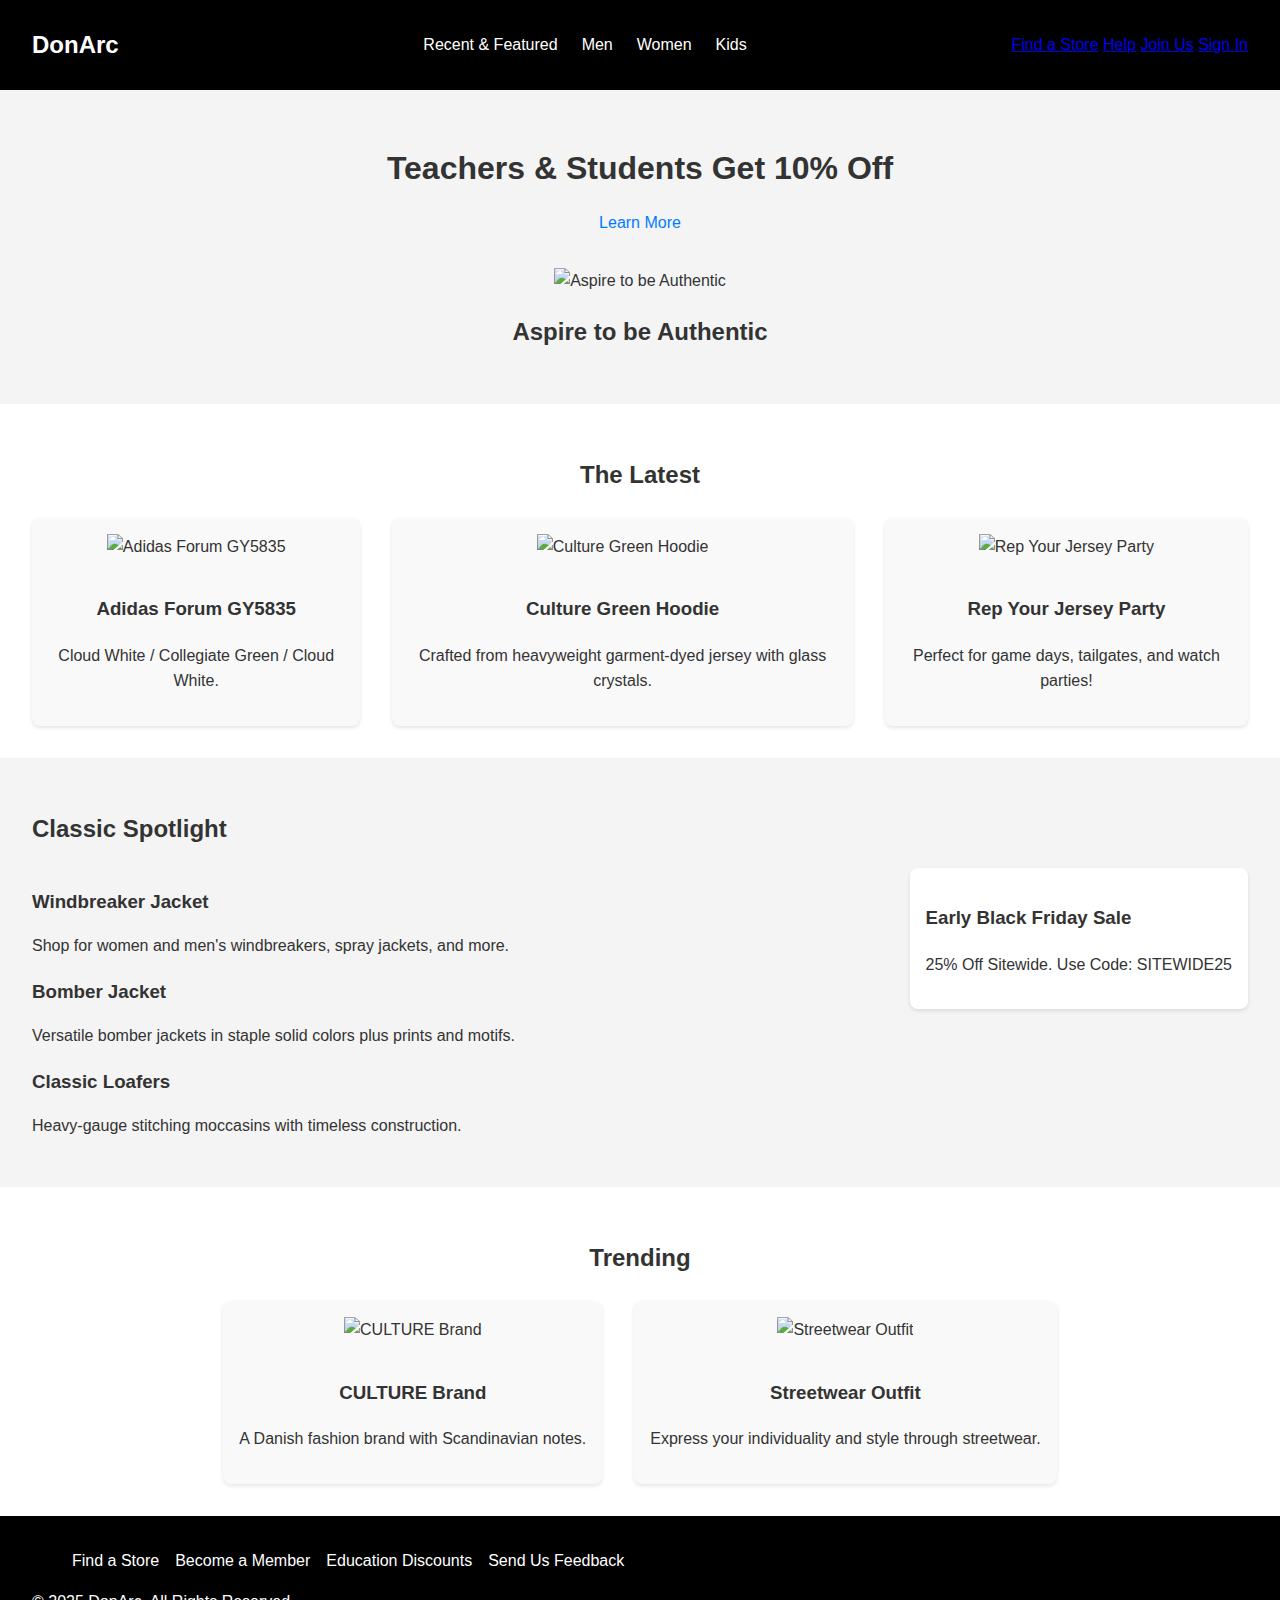
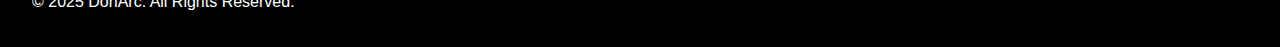
==== index.html @ 2d4d0316 "dipatapos" ====
<!DOCTYPE html>
<html lang="en">
<head>
    <meta charset="UTF-8">
    <meta name="viewport" content="width=device-width, initial-scale=1.0">
    <title>DonArc - Gear Up for Every Stride</title>
    <link rel="stylesheet" href="style.css">
</head>
<body>
    <header>
        <div class="logo">DonArc</div>
        <nav>
            <ul>
                <li><a href="#">Recent & Featured</a></li>
                <li><a href="#">Men</a></li>
                <li><a href="#">Women</a></li>
                <li><a href="#">Kids</a></li>
            </ul>
        </nav>
        <div class="actions">
            <nav>
                <a href="Findastorebtn/index.html">Find a Store</a>
                <a href="Helpbtn/index.html">Help</a>
                <a href="Joinusbtn/index.html">Join Us</a>
                <a href="Signinbtn/index.html" class="sign-in-btn">Sign In</a>
            </nav>
        </div>
    </header>

    <section class="banner">
        <div class="banner-text">
            <h1>Teachers & Students Get 10% Off</h1>
            <a href="#">Learn More</a>
        </div>
        <div class="hero">
            <img src="hero-image.jpg" alt="Aspire to be Authentic">
            <h2>Aspire to be Authentic</h2>
        </div>
    </section>

    <section class="products">
        <h2>The Latest</h2>
        <div class="product-cards">
            <div class="card">
                <img src="adidas-shoes.jpg" alt="Adidas Forum GY5835">
                <h3>Adidas Forum GY5835</h3>
                <p>Cloud White / Collegiate Green / Cloud White.</p>
            </div>
            <div class="card">
                <img src="green-hoodie.jpg" alt="Culture Green Hoodie">
                <h3>Culture Green Hoodie</h3>
                <p>Crafted from heavyweight garment-dyed jersey with glass crystals.</p>
            </div>
            <div class="card">
                <img src="rep-jersey.jpg" alt="Rep Your Jersey Party">
                <h3>Rep Your Jersey Party</h3>
                <p>Perfect for game days, tailgates, and watch parties!</p>
            </div>
        </div>
    </section>

    <section class="spotlight">
        <h2>Classic Spotlight</h2>
        <div class="spotlight-content">
            <div class="text">
                <h3>Windbreaker Jacket</h3>
                <p>Shop for women and men&#39;s windbreakers, spray jackets, and more.</p>
                <h3>Bomber Jacket</h3>
                <p>Versatile bomber jackets in staple solid colors plus prints and motifs.</p>
                <h3>Classic Loafers</h3>
                <p>Heavy-gauge stitching moccasins with timeless construction.</p>
            </div>
            <div class="sale">
                <h3>Early Black Friday Sale</h3>
                <p>25% Off Sitewide. Use Code: SITEWIDE25</p>
            </div>
        </div>
    </section>

    <section class="trending">
        <h2>Trending</h2>
        <div class="trending-cards">
            <div class="card">
                <img src="culture.jpg" alt="CULTURE Brand">
                <h3>CULTURE Brand</h3>
                <p>A Danish fashion brand with Scandinavian notes.</p>
            </div>
            <div class="card">
                <img src="streetwear.jpg" alt="Streetwear Outfit">
                <h3>Streetwear Outfit</h3>
                <p>Express your individuality and style through streetwear.</p>
            </div>
        </div>
    </section>

    <footer>
        <div class="footer-nav">
            <ul>
                <li><a href="#">Find a Store</a></li>
                <li><a href="#">Become a Member</a></li>
                <li><a href="#">Education Discounts</a></li>
                <li><a href="#">Send Us Feedback</a></li>
            </ul>
        </div>
        <div class="footer-info">
            <p>&copy; 2025 DonArc. All Rights Reserved.</p>
        </div>
    </footer>

    <script src="script.js"></script>
</body>
</html>
---- style.css ----
/* General Styles */
body {
    font-family: Arial, sans-serif;
    margin: 0;
    padding: 0;
    box-sizing: border-box;
    line-height: 1.6;
    color: #333;
}

header {
    display: flex;
    justify-content: space-between;
    align-items: center;
    padding: 1rem 2rem;
    background: #000;
    color: #fff;
}

header .logo {
    font-size: 1.5rem;
    font-weight: bold;
}

header nav ul {
    display: flex;
    list-style: none;
    gap: 1.5rem;
}

header nav ul li a {
    text-decoration: none;
    color: #fff;
}

header .actions button {
    margin-left: 1rem;
    padding: 0.5rem 1rem;
    border: none;
    background: #fff;
    color: #000;
    cursor: pointer;
}

/* Banner Section */
.banner {
    text-align: center;
    padding: 2rem;
    background: #f4f4f4;
}

.banner h1 {
    font-size: 2rem;
    margin-bottom: 1rem;
}

.banner a {
    color: #007BFF;
    text-decoration: none;
}

.banner .hero {
    margin-top: 2rem;
}

.banner .hero img {
    max-width: 100%;
    height: auto;
}

/* Products Section */
.products {
    padding: 2rem;
    background: #fff;
}

.products h2 {
    text-align: center;
    margin-bottom: 1.5rem;
}

.product-cards {
    display: flex;
    gap: 2rem;
    justify-content: center;
}

.card {
    text-align: center;
    background: #f9f9f9;
    padding: 1rem;
    border-radius: 8px;
    box-shadow: 0 2px 4px rgba(0, 0, 0, 0.1);
}

.card img {
    max-width: 100%;
    height: auto;
    margin-bottom: 1rem;
}

/* Spotlight Section */
.spotlight {
    padding: 2rem;
    background: #f4f4f4;
}

.spotlight-content {
    display: flex;
    justify-content: space-between;
    align-items: flex-start;
}

.spotlight .text h3 {
    margin-bottom: 0.5rem;
}

.spotlight .sale {
    background: #fff;
    padding: 1rem;
    border-radius: 8px;
    box-shadow: 0 2px 4px rgba(0, 0, 0, 0.1);
}

/* Trending Section */
.trending {
    padding: 2rem;
}

.trending h2 {
    text-align: center;
    margin-bottom: 1.5rem;
}

.trending-cards {
    display: flex;
    gap: 2rem;
    justify-content: center;
}

.trending .card img {
    max-width: 100%;
    height: auto;
}

/* Footer */
footer {
    padding: 1rem 2rem;
    background: #000;
    color: #fff;
}

footer ul {
    list-style: none;
    display: flex;
    gap: 1rem;
}

footer ul li a {
    text-decoration: none;
    color: #fff;
}
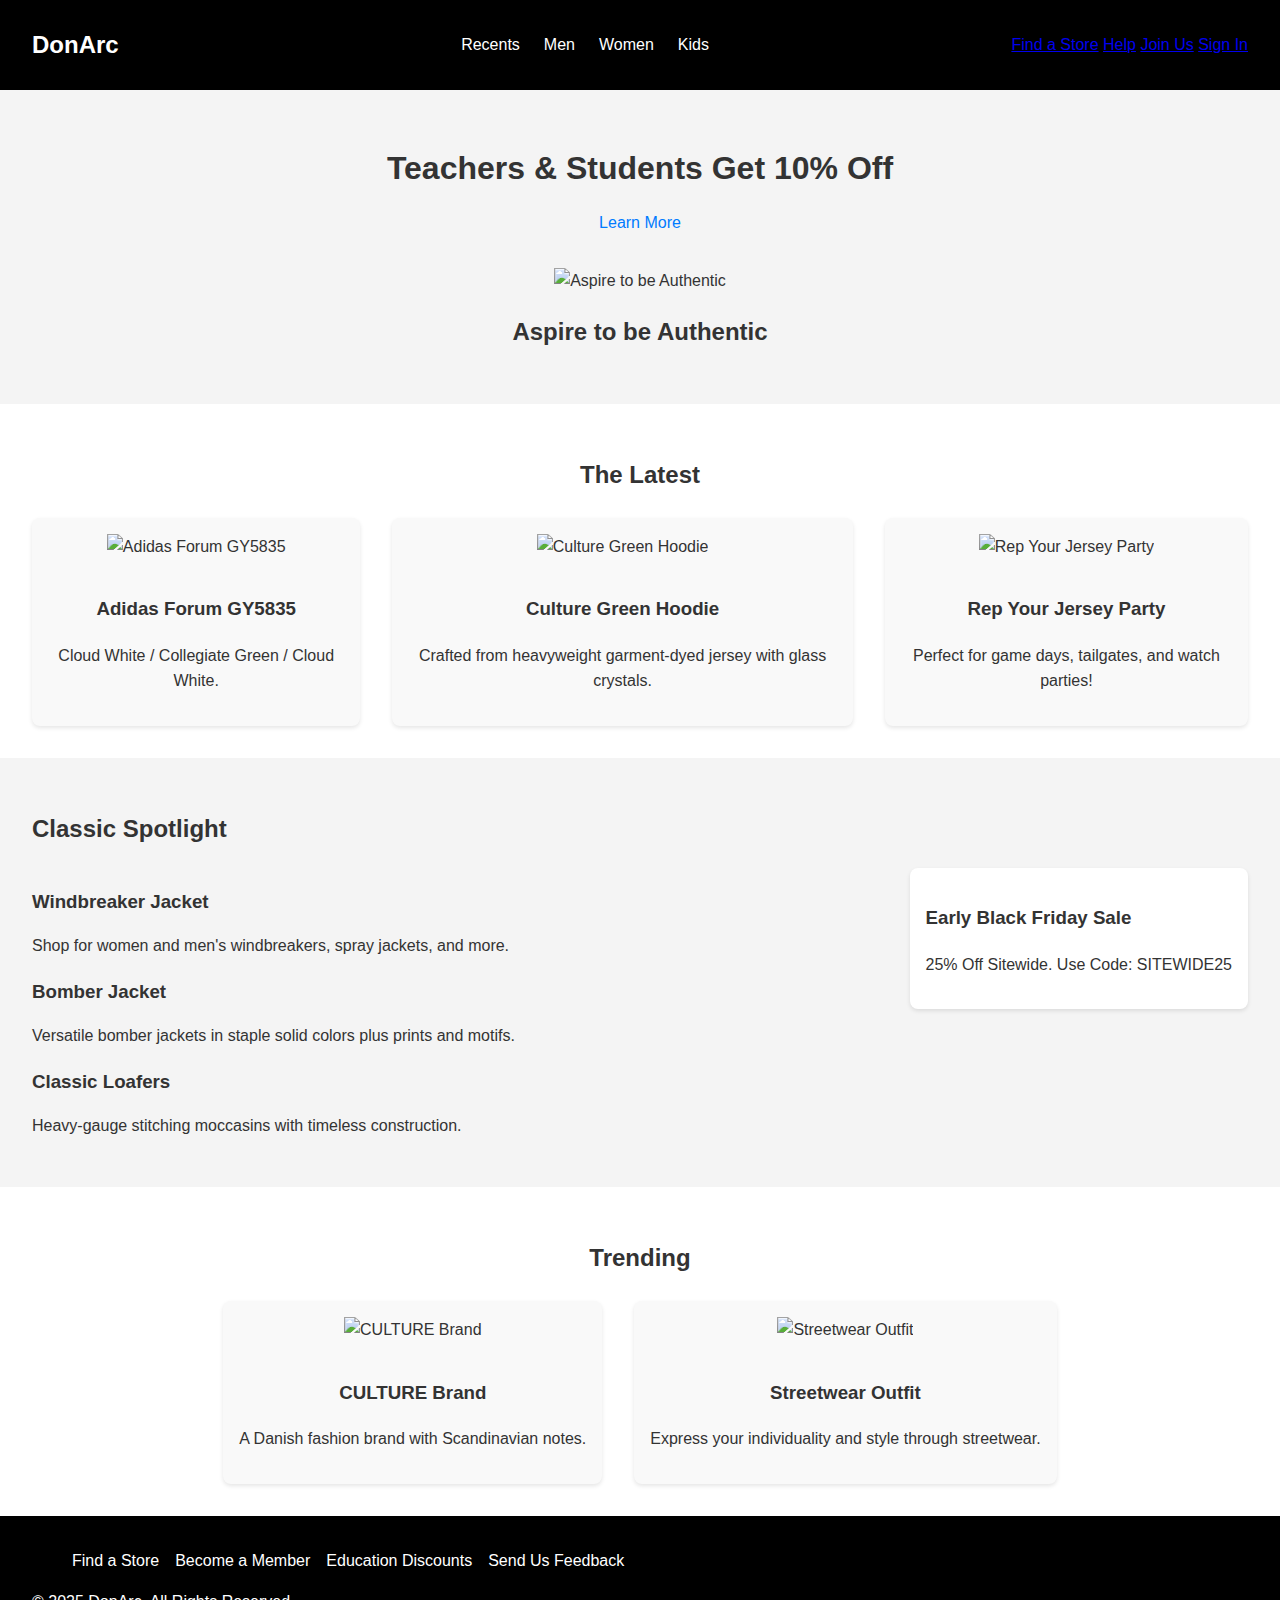
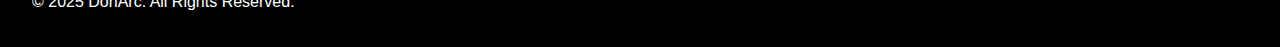
==== commit 7d2c1560: "test" ====
--- a/index.html
+++ b/index.html
@@ -11,7 +11,7 @@
         <div class="logo">DonArc</div>
         <nav>
             <ul>
-                <li><a href="#">Recent & Featured</a></li>
+                <li><a href="#">Recents </a></li>
                 <li><a href="#">Men</a></li>
                 <li><a href="#">Women</a></li>
                 <li><a href="#">Kids</a></li>
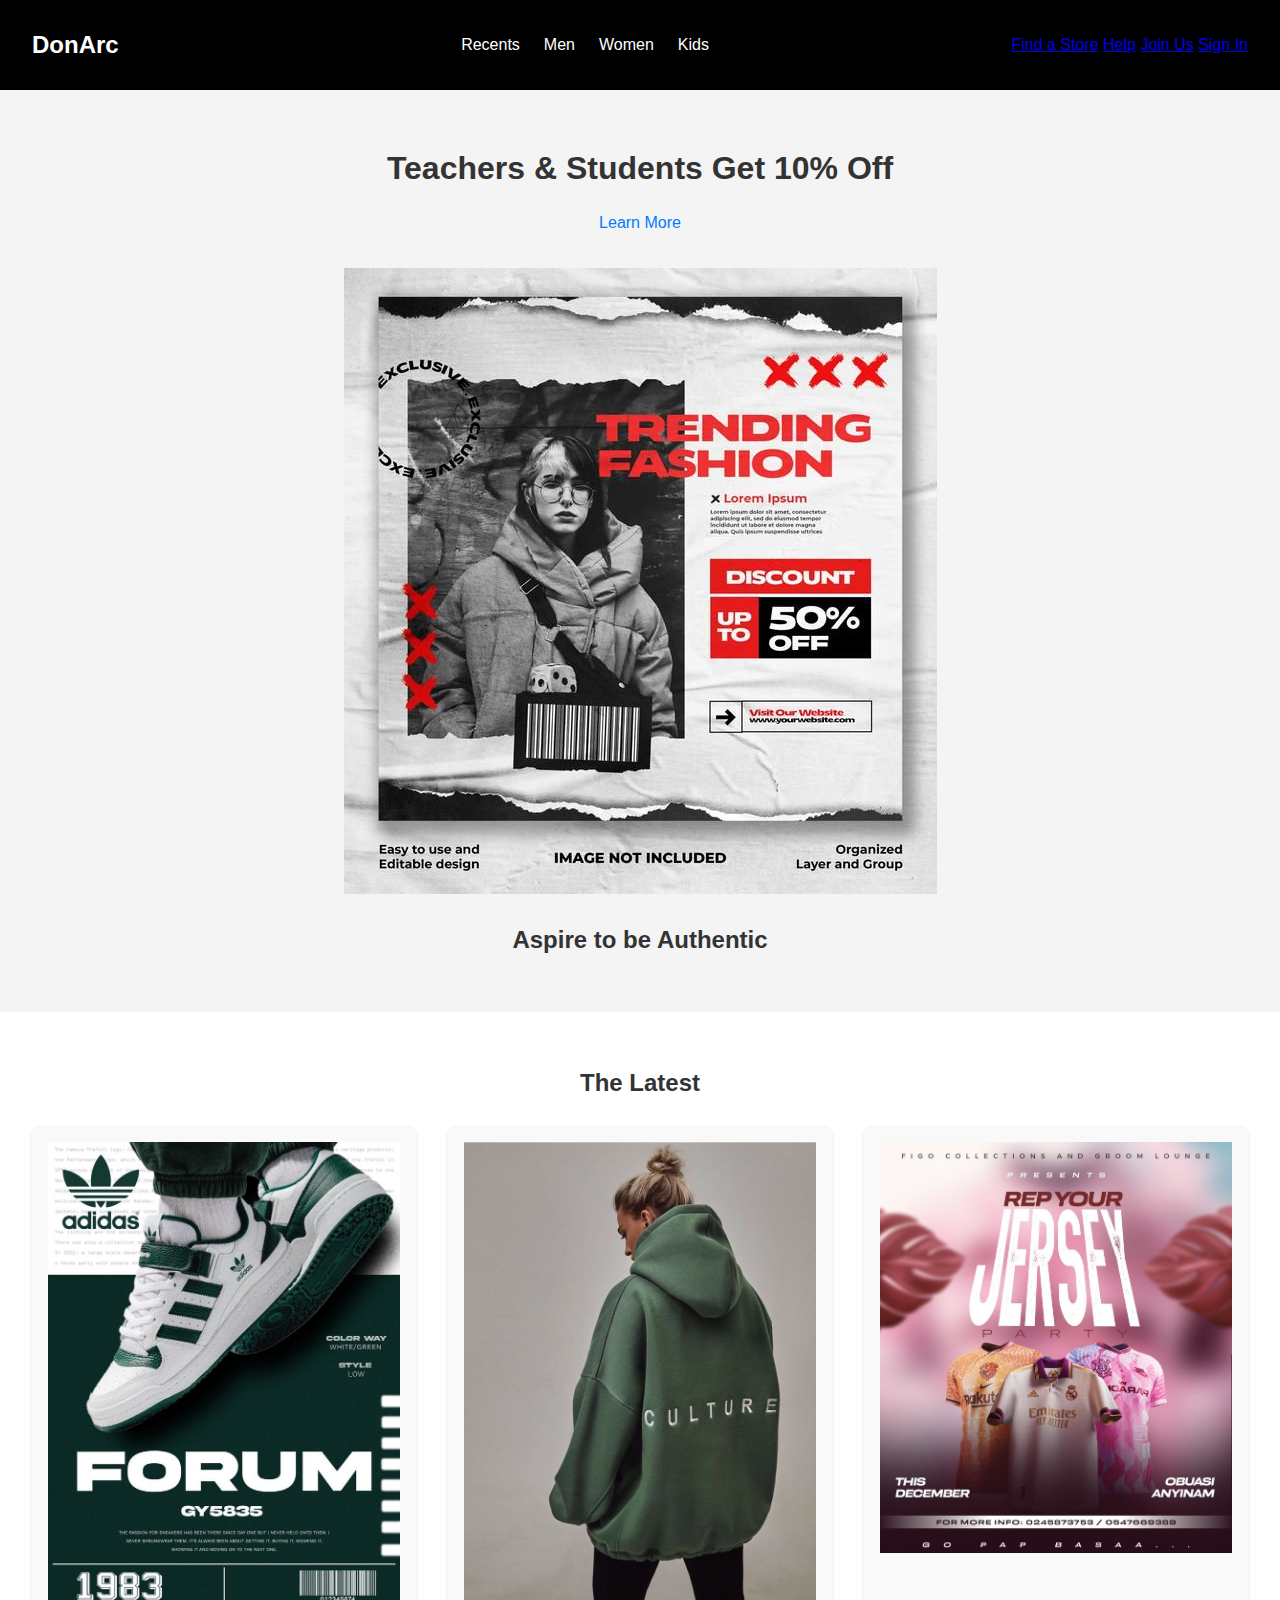
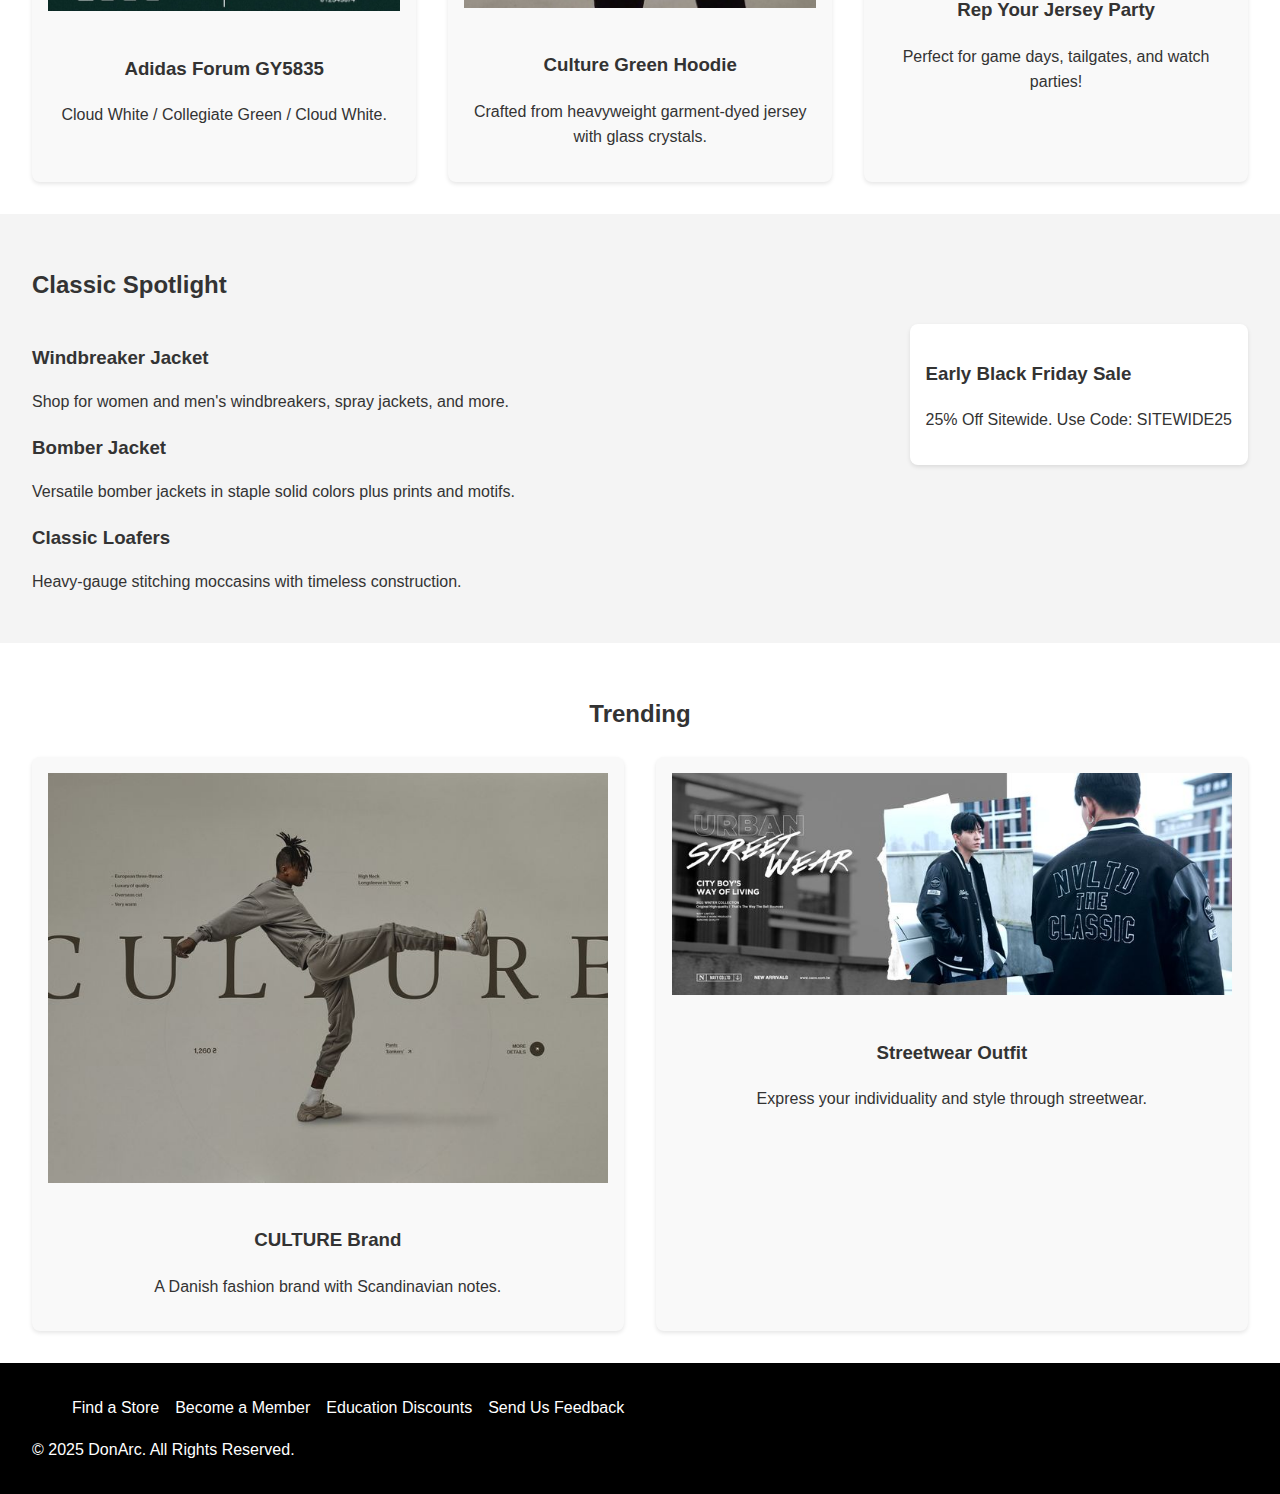
==== commit 8aaa9abd: "add photos to landingpage" ====
--- a/index.html
+++ b/index.html
@@ -33,7 +33,7 @@
             <a href="#">Learn More</a>
         </div>
         <div class="hero">
-            <img src="hero-image.jpg" alt="Aspire to be Authentic">
+            <img src="Premium PSD _ Urban fashion streetwear banner instagram post template.jpg" alt="Aspire to be Authentic">
             <h2>Aspire to be Authentic</h2>
         </div>
     </section>
@@ -42,17 +42,17 @@
         <h2>The Latest</h2>
         <div class="product-cards">
             <div class="card">
-                <img src="adidas-shoes.jpg" alt="Adidas Forum GY5835">
+                <img src="Shoe Advertisement Poster - Copy.jpg" alt="Adidas Forum GY5835">
                 <h3>Adidas Forum GY5835</h3>
                 <p>Cloud White / Collegiate Green / Cloud White.</p>
             </div>
             <div class="card">
-                <img src="green-hoodie.jpg" alt="Culture Green Hoodie">
+                <img src="3b731b94a249614ee757ffdb656400d1.jpg" alt="Culture Green Hoodie">
                 <h3>Culture Green Hoodie</h3>
                 <p>Crafted from heavyweight garment-dyed jersey with glass crystals.</p>
             </div>
             <div class="card">
-                <img src="rep-jersey.jpg" alt="Rep Your Jersey Party">
+                <img src="Rep Your Jersey Party.jpg" alt="Rep Your Jersey Party">
                 <h3>Rep Your Jersey Party</h3>
                 <p>Perfect for game days, tailgates, and watch parties!</p>
             </div>
@@ -81,12 +81,12 @@
         <h2>Trending</h2>
         <div class="trending-cards">
             <div class="card">
-                <img src="culture.jpg" alt="CULTURE Brand">
+                <img src="Z O H O.jpg" alt="CULTURE Brand">
                 <h3>CULTURE Brand</h3>
                 <p>A Danish fashion brand with Scandinavian notes.</p>
             </div>
             <div class="card">
-                <img src="streetwear.jpg" alt="Streetwear Outfit">
+                <img src="download - Copy.jpg" alt="Streetwear Outfit">
                 <h3>Streetwear Outfit</h3>
                 <p>Express your individuality and style through streetwear.</p>
             </div>
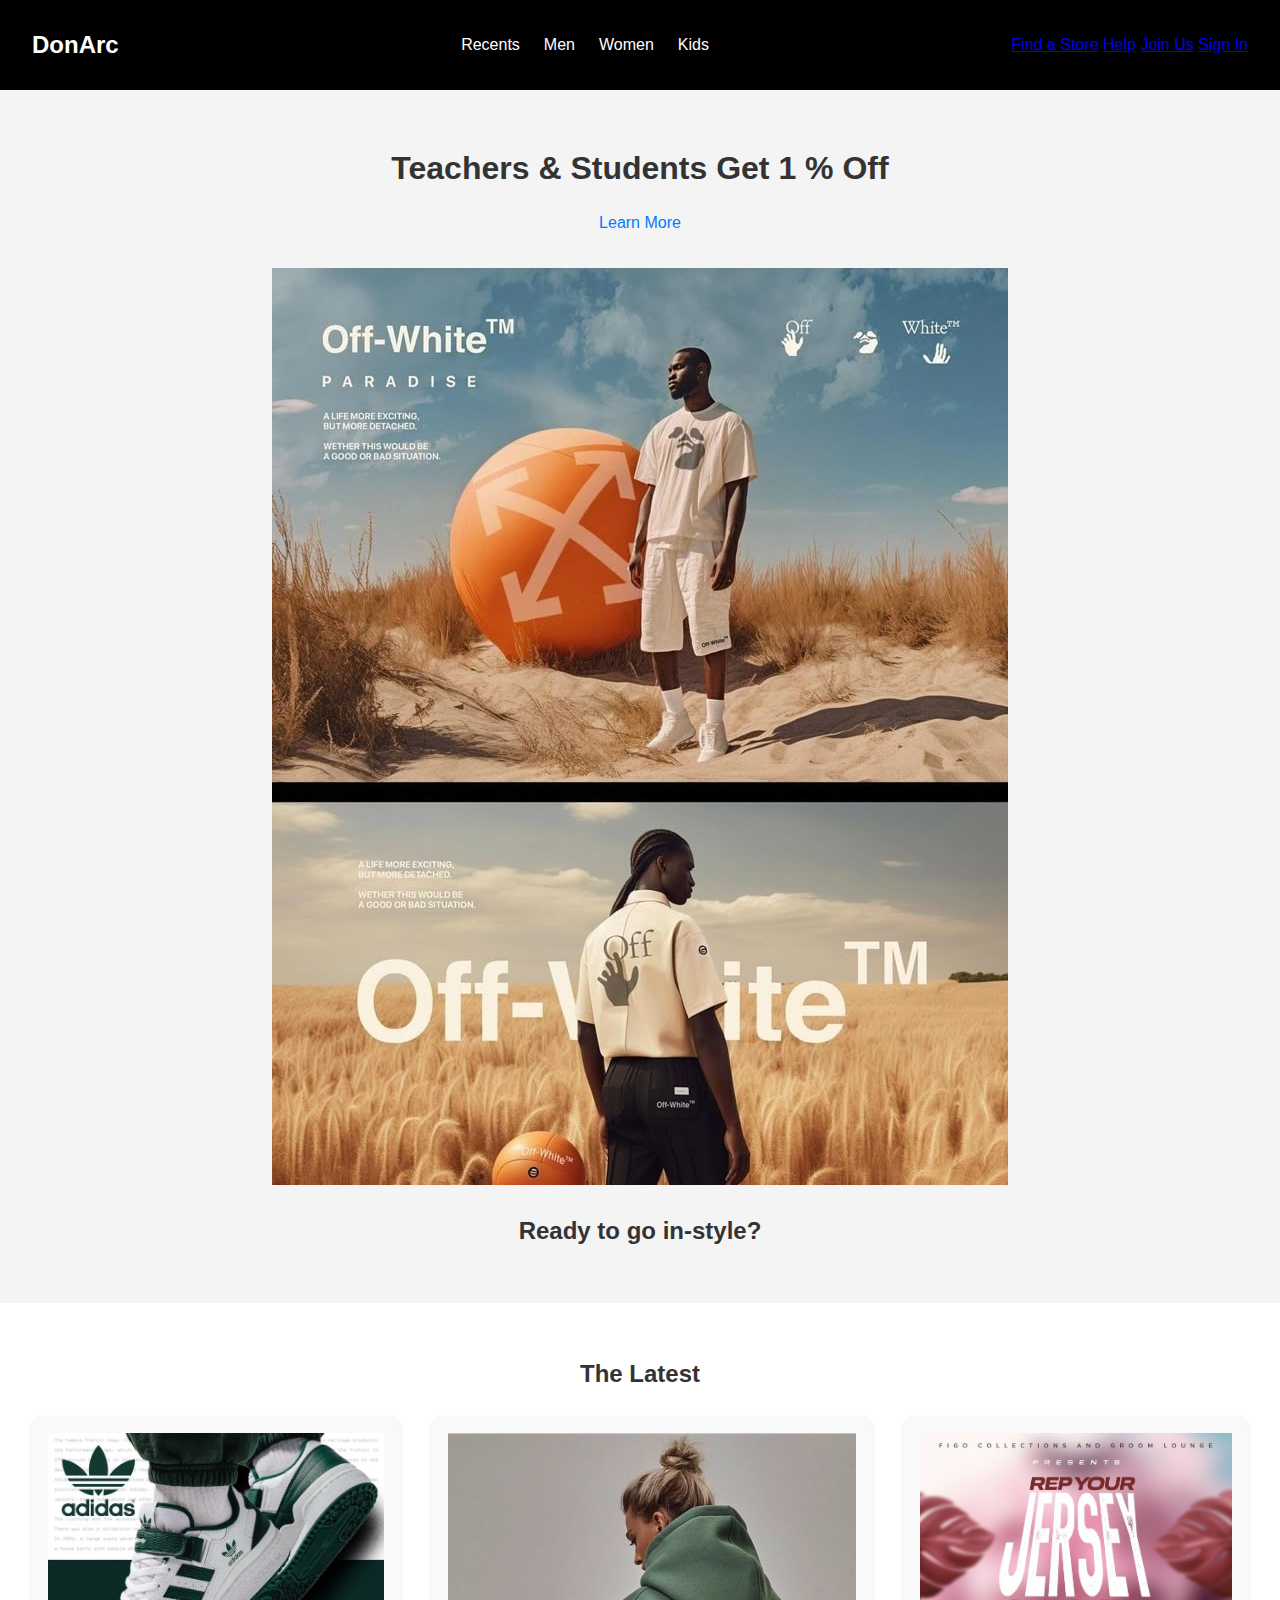
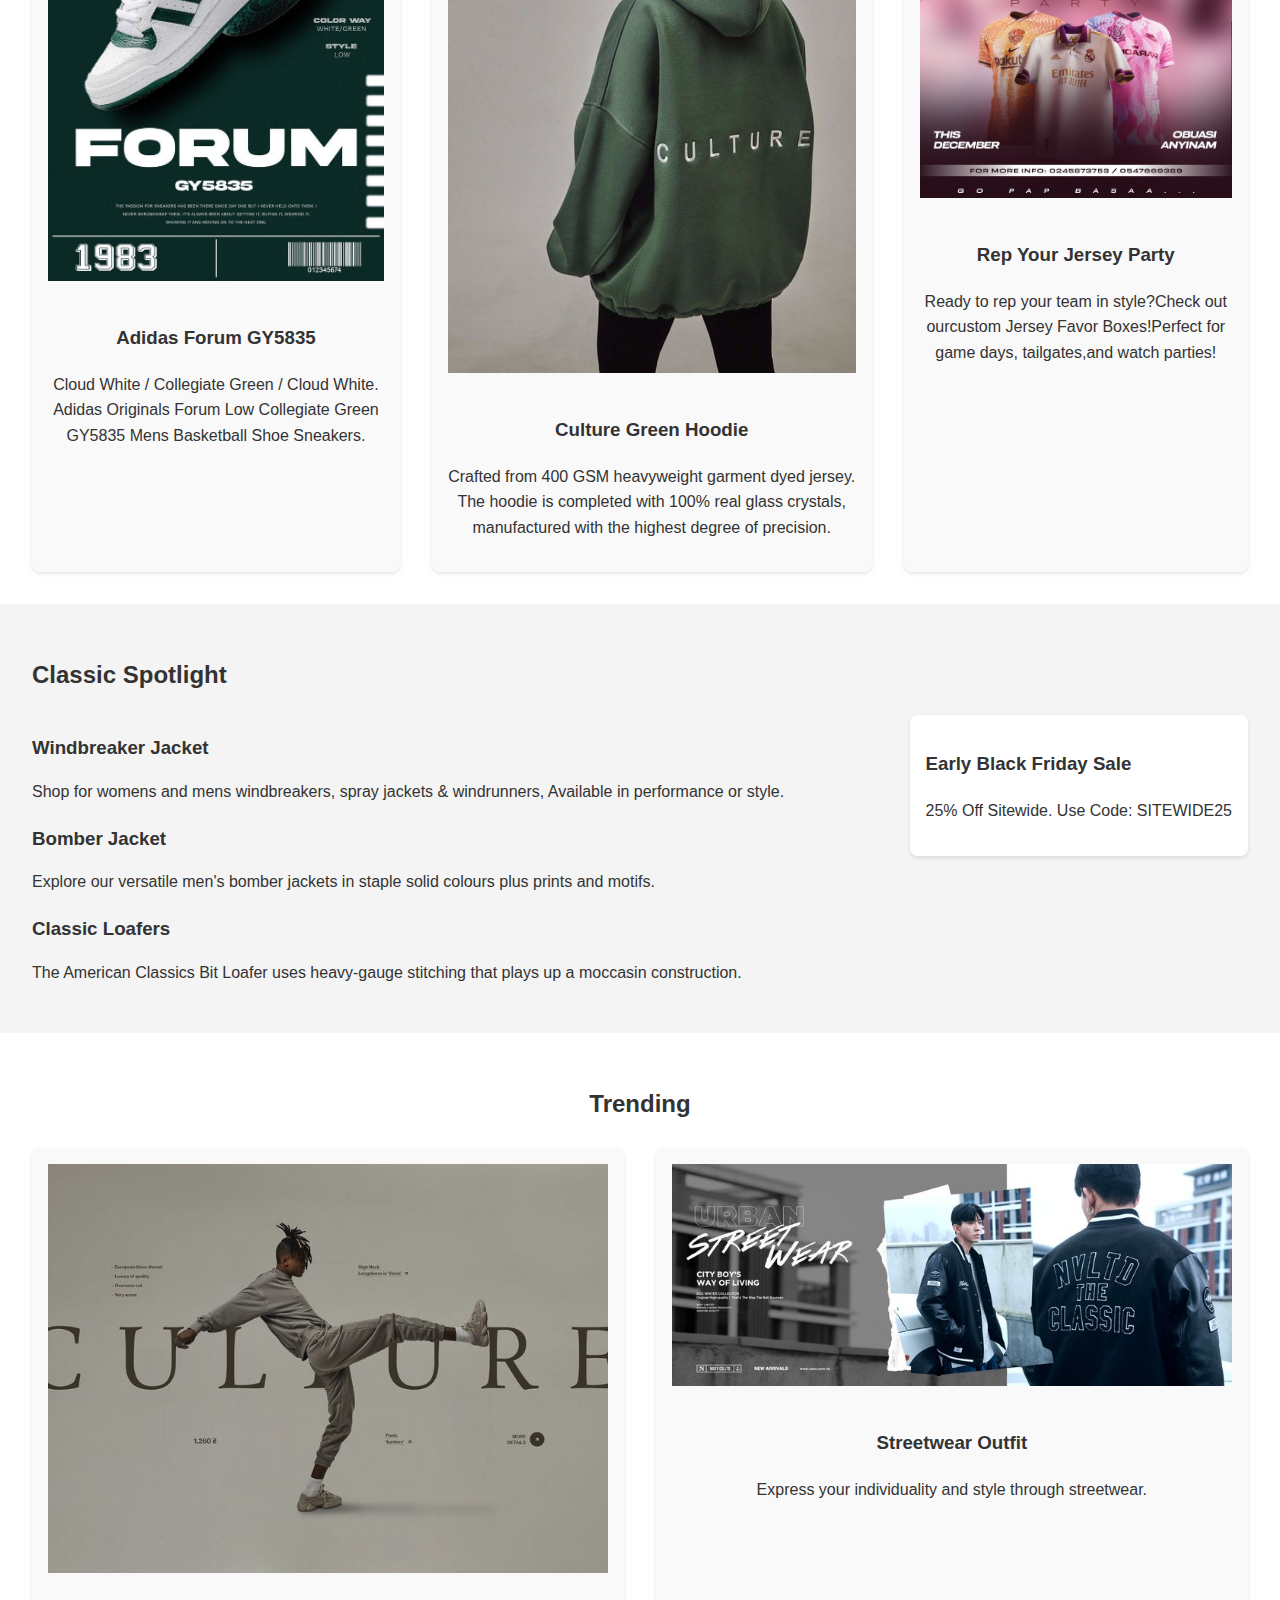
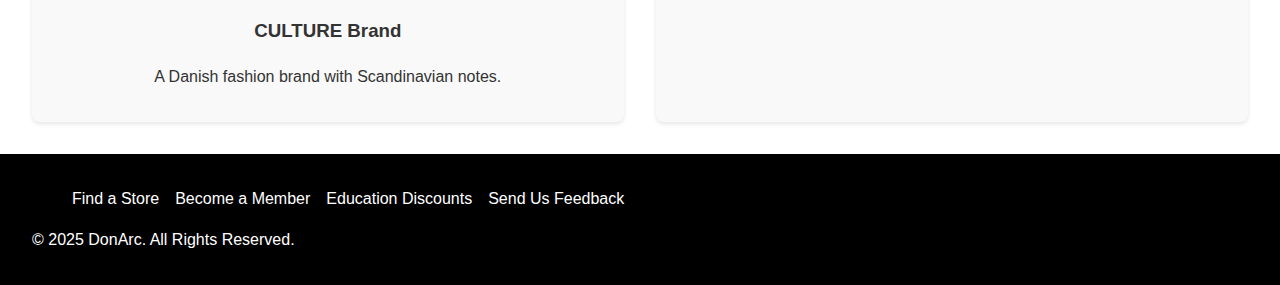
==== commit 53f1c2ae: "page to page" ====
--- a/index.html
+++ b/index.html
@@ -8,7 +8,7 @@
 </head>
 <body>
     <header>
-        <div class="logo">DonArc</div>
+        <a href="../index.html" class="logo">DonArc</a>
         <nav>
             <ul>
                 <li><a href="#">Recents </a></li>
@@ -29,12 +29,12 @@
 
     <section class="banner">
         <div class="banner-text">
-            <h1>Teachers & Students Get 10% Off</h1>
+            <h1>Teachers & Students Get 1    % Off</h1>
             <a href="#">Learn More</a>
         </div>
         <div class="hero">
-            <img src="Premium PSD _ Urban fashion streetwear banner instagram post template.jpg" alt="Aspire to be Authentic">
-            <h2>Aspire to be Authentic</h2>
+            <img src="download.jpg" alt="Ready to go in-style?">
+            <h2>Ready to go in-style?</h2>
         </div>
     </section>
 
@@ -44,17 +44,17 @@
             <div class="card">
                 <img src="Shoe Advertisement Poster - Copy.jpg" alt="Adidas Forum GY5835">
                 <h3>Adidas Forum GY5835</h3>
-                <p>Cloud White / Collegiate Green / Cloud White.</p>
+                <p>Cloud White / Collegiate Green / Cloud White. Adidas Originals Forum Low Collegiate Green GY5835 Mens Basketball Shoe Sneakers.</p>
             </div>
             <div class="card">
                 <img src="3b731b94a249614ee757ffdb656400d1.jpg" alt="Culture Green Hoodie">
                 <h3>Culture Green Hoodie</h3>
-                <p>Crafted from heavyweight garment-dyed jersey with glass crystals.</p>
+                <p>Crafted from 400 GSM heavyweight garment dyed jersey. The hoodie is completed with 100% real glass crystals, manufactured with the highest degree of precision.</p>
             </div>
             <div class="card">
                 <img src="Rep Your Jersey Party.jpg" alt="Rep Your Jersey Party">
                 <h3>Rep Your Jersey Party</h3>
-                <p>Perfect for game days, tailgates, and watch parties!</p>
+                <p>Ready to rep your team in style?Check out ourcustom Jersey Favor Boxes!Perfect for game days, tailgates,and watch parties!</p>
             </div>
         </div>
     </section>
@@ -64,11 +64,11 @@
         <div class="spotlight-content">
             <div class="text">
                 <h3>Windbreaker Jacket</h3>
-                <p>Shop for women and men&#39;s windbreakers, spray jackets, and more.</p>
+                <p>Shop for womens and mens windbreakers, spray jackets & windrunners, Available in performance or style.</p>
                 <h3>Bomber Jacket</h3>
-                <p>Versatile bomber jackets in staple solid colors plus prints and motifs.</p>
+                <p>Explore our versatile men's bomber jackets in staple solid colours plus prints and motifs.</p>
                 <h3>Classic Loafers</h3>
-                <p>Heavy-gauge stitching moccasins with timeless construction.</p>
+                <p>The American Classics Bit Loafer uses heavy-gauge stitching that plays up a moccasin construction.</p>
             </div>
             <div class="sale">
                 <h3>Early Black Friday Sale</h3>
--- a/style.css
+++ b/style.css
@@ -17,9 +17,11 @@
     color: #fff;
 }
 
-header .logo {
-    font-size: 1.5rem;
-    font-weight: bold;
+.logo {
+    text-decoration: none; /* Removes the underline */
+    font-weight: bold; /* Makes the text bold */
+    font-size: 24px; /* Adjust the font size as needed */
+    color: rgb(255, 255, 255); /* Ensure it has a visible color */
 }
 
 header nav ul {
@@ -30,7 +32,7 @@
 
 header nav ul li a {
     text-decoration: none;
-    color: #fff;
+    color: #ffffff;
 }
 
 header .actions button {
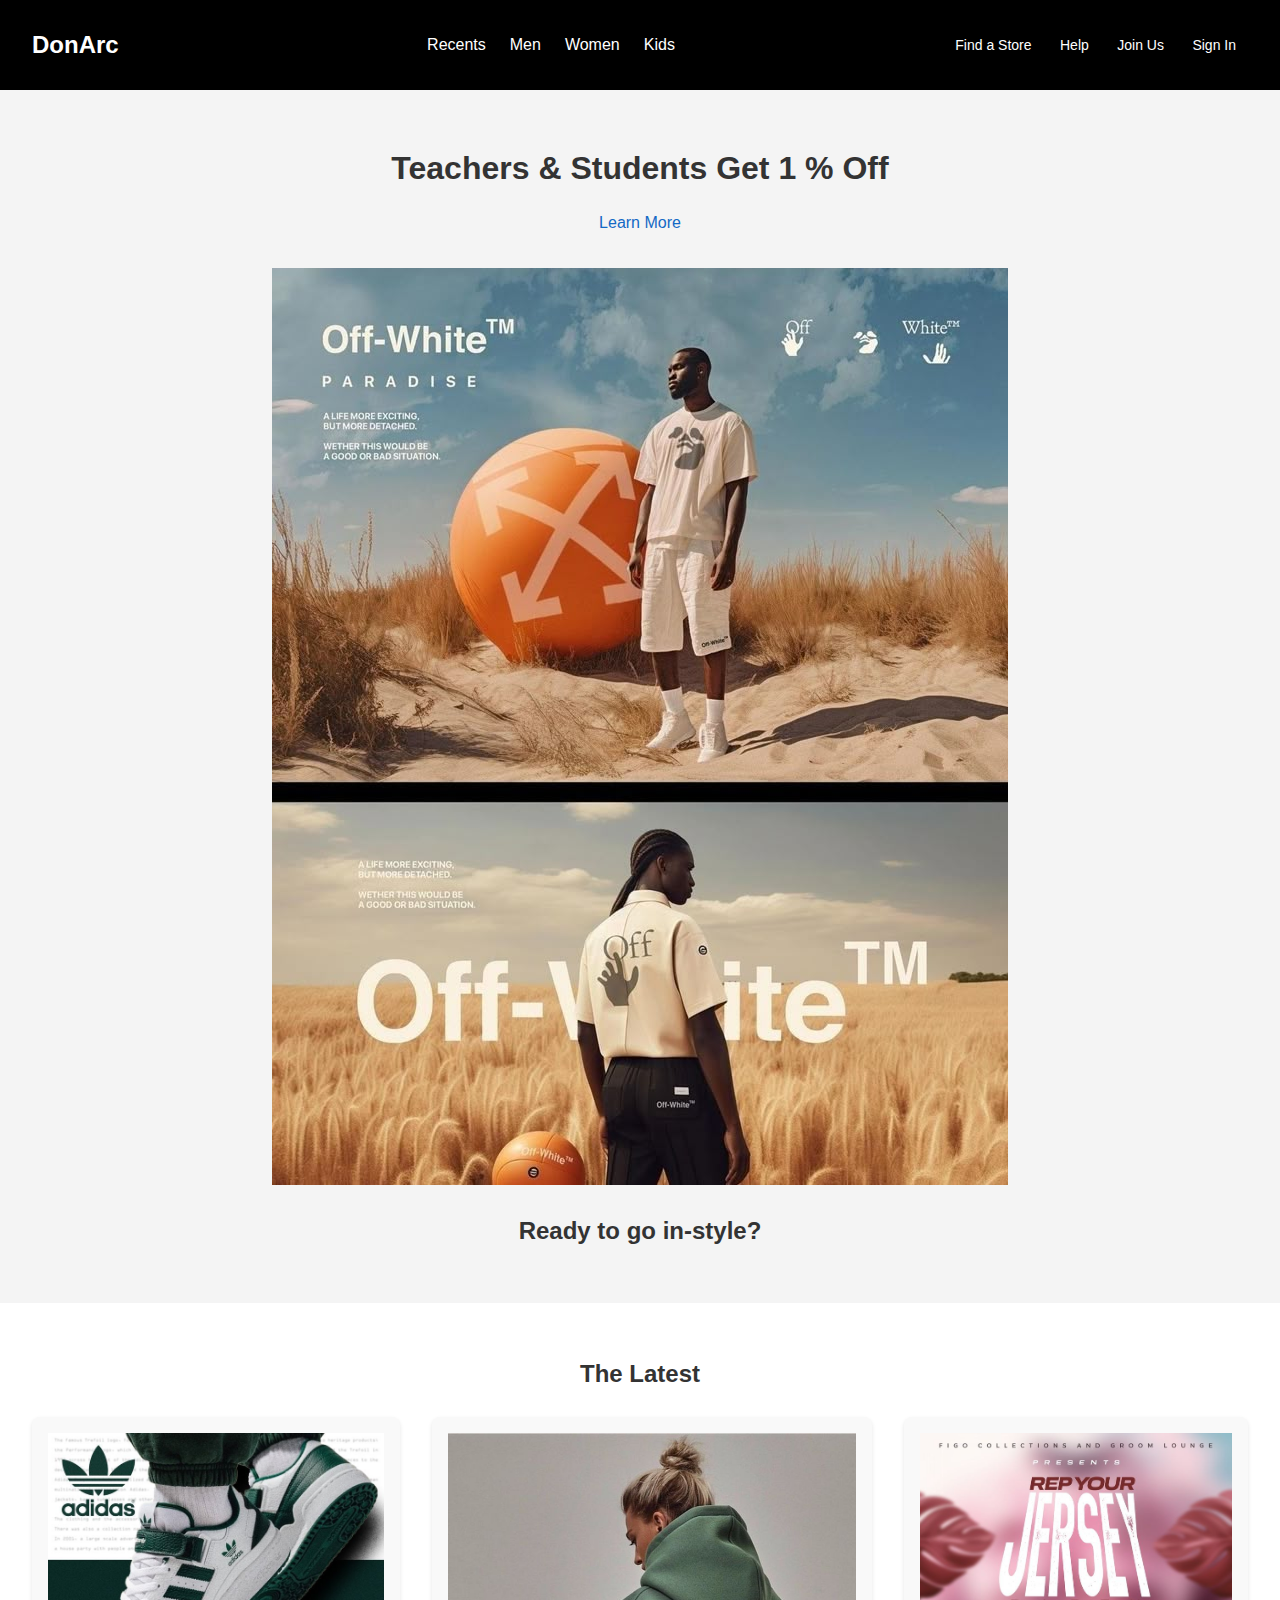
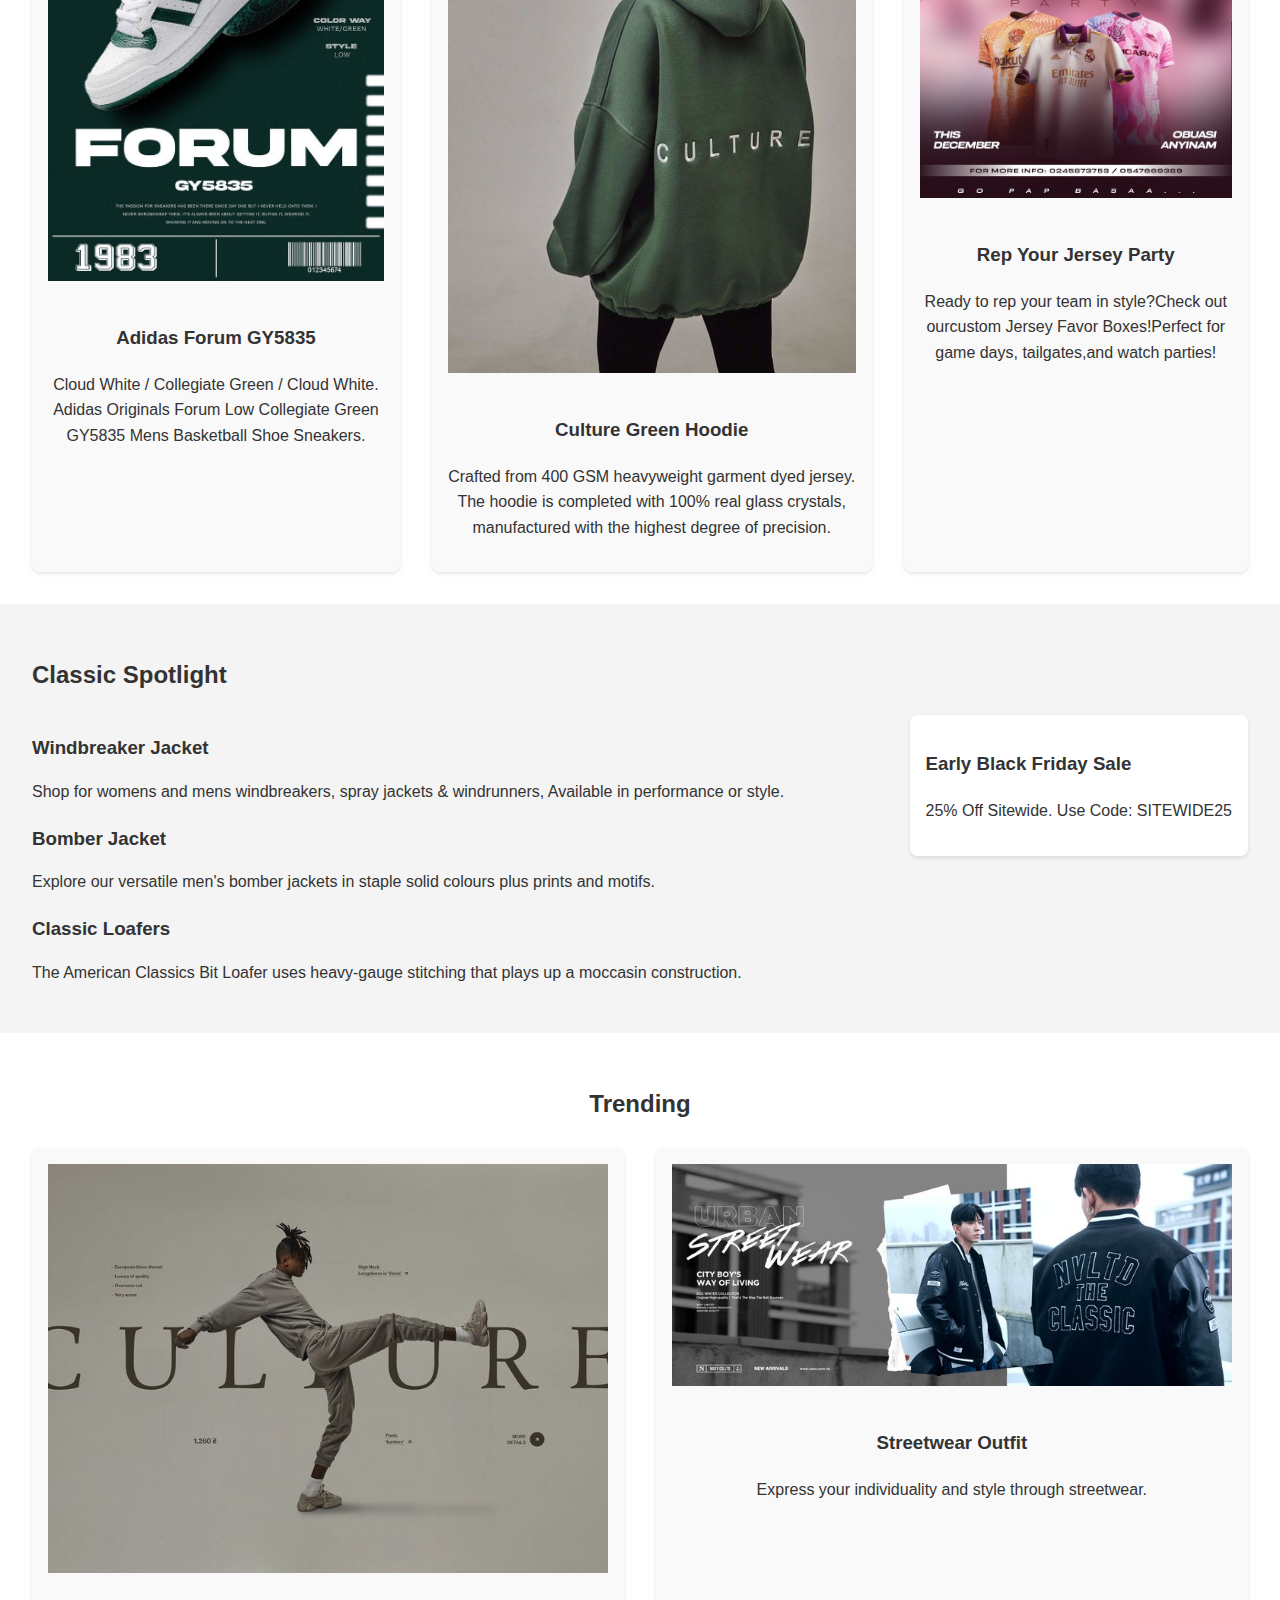
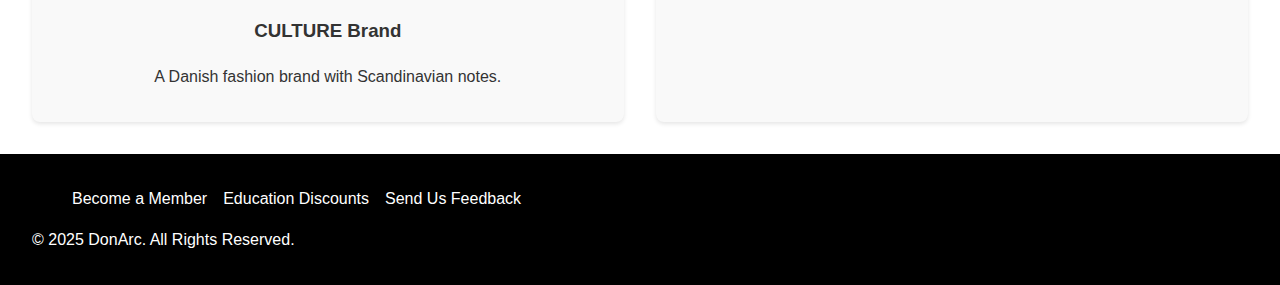
==== commit a4c273ec: "fix header and btn" ====
--- a/index.html
+++ b/index.html
@@ -8,7 +8,7 @@
 </head>
 <body>
     <header>
-        <a href="../index.html" class="logo">DonArc</a>
+        <a href="index.html" class="logo">DonArc</a>
         <nav>
             <ul>
                 <li><a href="#">Recents </a></li>
@@ -96,7 +96,6 @@
     <footer>
         <div class="footer-nav">
             <ul>
-                <li><a href="#">Find a Store</a></li>
                 <li><a href="#">Become a Member</a></li>
                 <li><a href="#">Education Discounts</a></li>
                 <li><a href="#">Send Us Feedback</a></li>
--- a/style.css
+++ b/style.css
@@ -39,10 +39,17 @@
     margin-left: 1rem;
     padding: 0.5rem 1rem;
     border: none;
-    background: #fff;
-    color: #000;
     cursor: pointer;
 }
+
+
+header .actions nav a {
+    text-decoration: none; /* Removes the underline */
+    color: rgb(255, 255, 255);
+    font-size: 14px;
+    padding: 8px 12px;
+}
+
 
 /* Banner Section */
 .banner {
@@ -57,7 +64,7 @@
 }
 
 .banner a {
-    color: #007BFF;
+    color: #1369c5;
     text-decoration: none;
 }
 
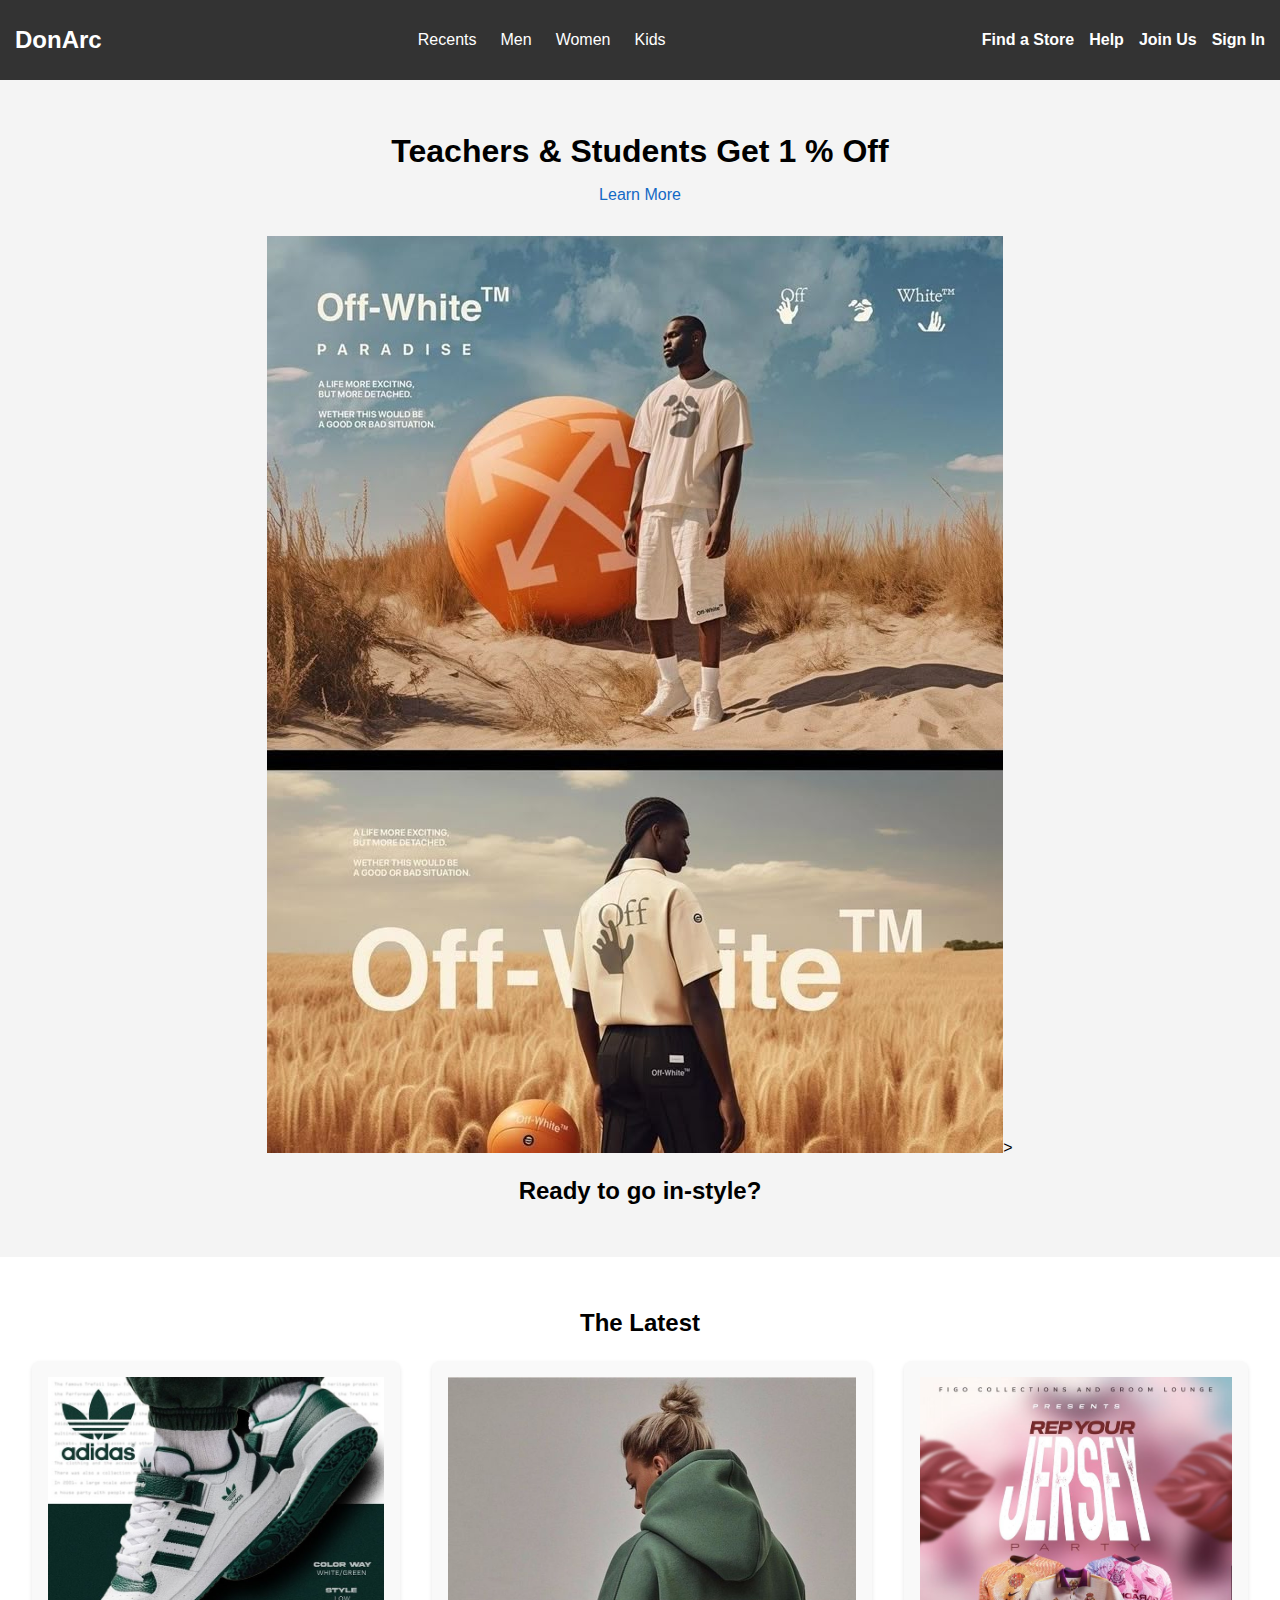
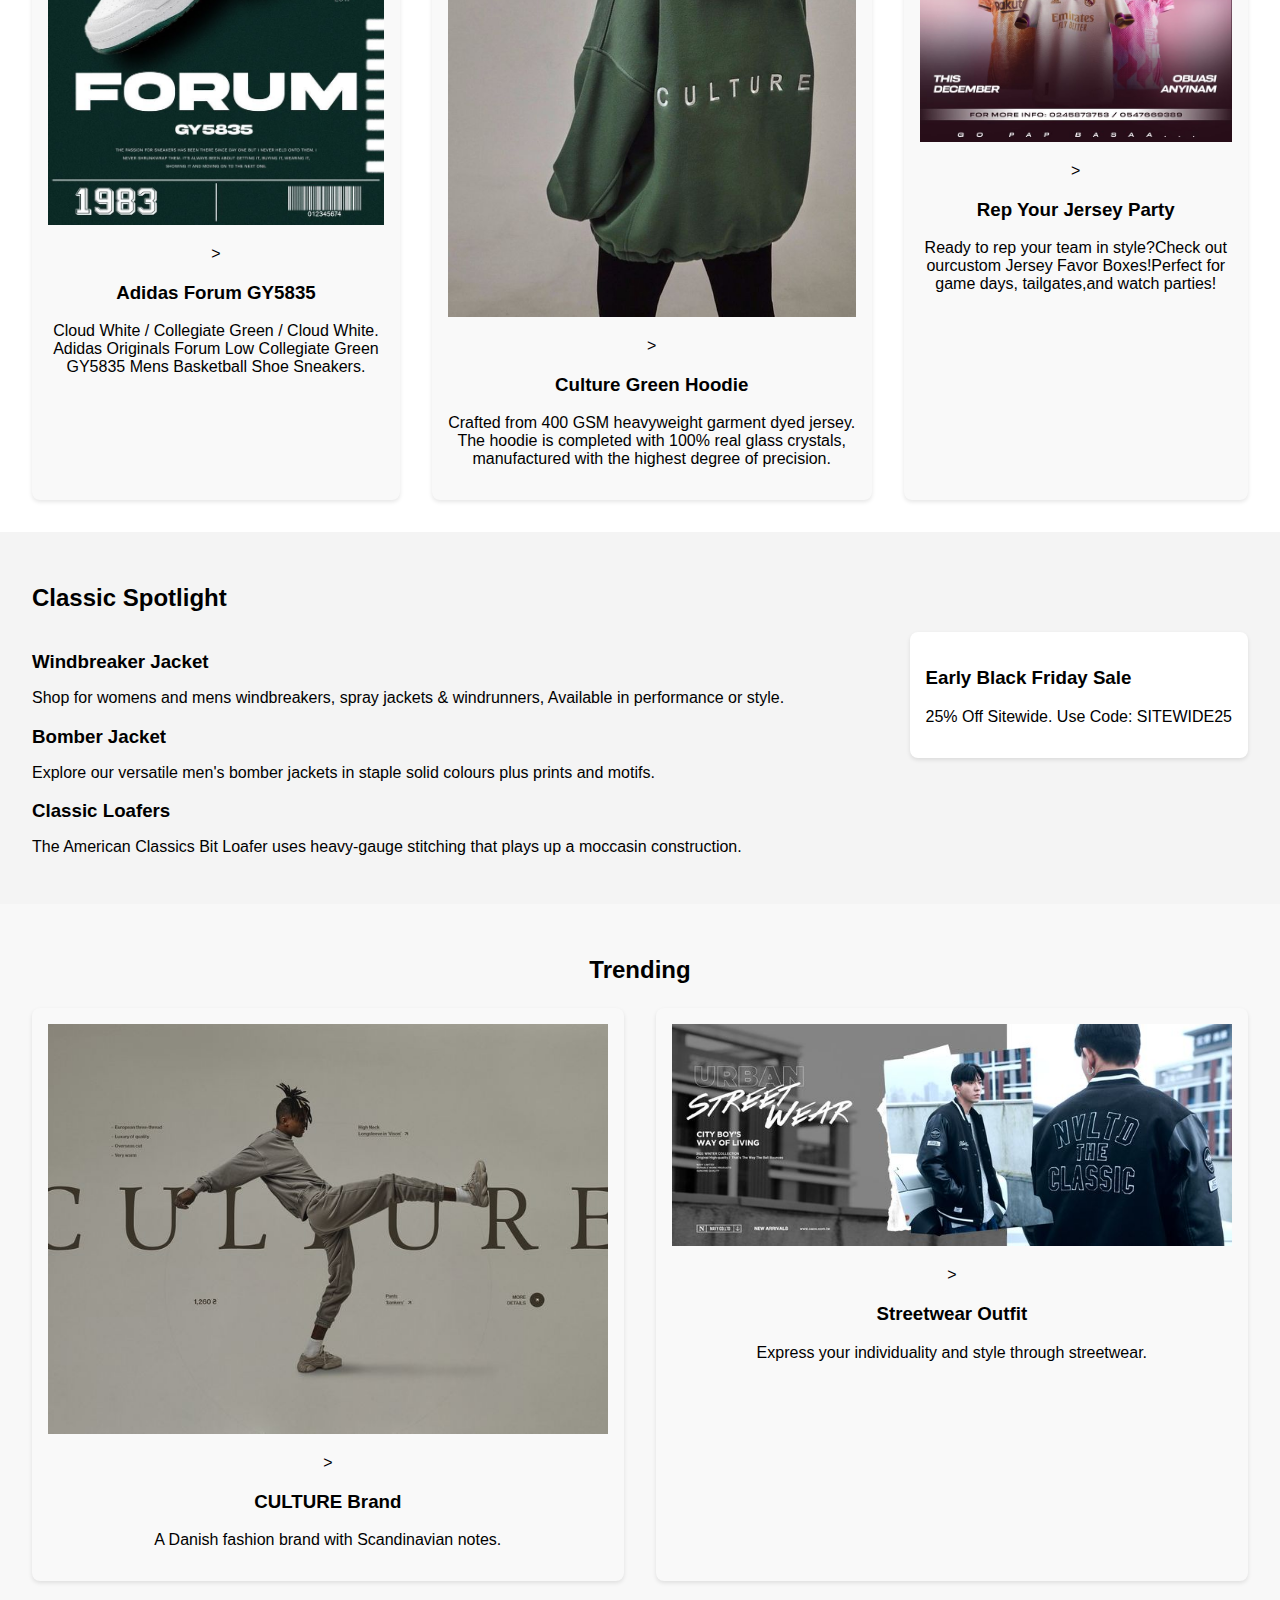
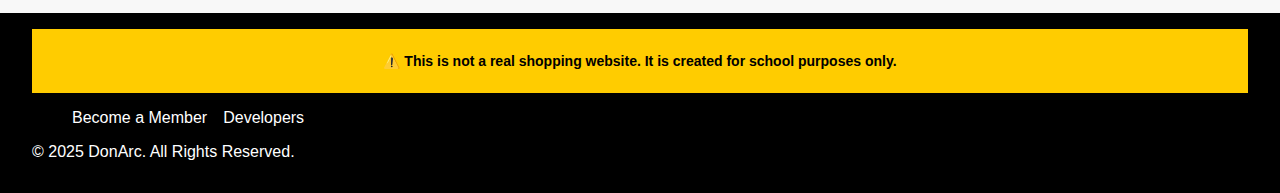
==== commit 21e05220: "add a developerbtn, done landing page and fix the btn of joinusbtn" ====
--- a/index.html
+++ b/index.html
@@ -17,14 +17,17 @@
                 <li><a href="#">Kids</a></li>
             </ul>
         </nav>
-        <div class="actions">
-            <nav>
-                <a href="Findastorebtn/index.html">Find a Store</a>
-                <a href="Helpbtn/index.html">Help</a>
-                <a href="Joinusbtn/index.html">Join Us</a>
-                <a href="Signinbtn/index.html" class="sign-in-btn">Sign In</a>
-            </nav>
-        </div>
+        <nav>
+            <ul class="nav-links">
+                <li><a href="Findastorebtn/index.html">Find a Store</a></li>
+                <li><a href="Helpbtn/index.html">Help</a></li>
+                <li><a href="Joinusbtn/index.html">Join Us</a></li>
+                <li><a href="Signinbtn/index.html">Sign In</a></li>
+            </ul>
+            <div class="burger" onclick="toggleMenu()">
+                ☰
+            </div>
+        </nav>
     </header>
 
     <section class="banner">
@@ -33,7 +36,7 @@
             <a href="#">Learn More</a>
         </div>
         <div class="hero">
-            <img src="download.jpg" alt="Ready to go in-style?">
+            <img src="download.jpg" alt="Ready to go in-style?" class="zoom-effect">>
             <h2>Ready to go in-style?</h2>
         </div>
     </section>
@@ -42,17 +45,17 @@
         <h2>The Latest</h2>
         <div class="product-cards">
             <div class="card">
-                <img src="Shoe Advertisement Poster - Copy.jpg" alt="Adidas Forum GY5835">
+                <img src="Shoe Advertisement Poster - Copy.jpg" alt="Adidas Forum GY5835" class="zoom-effect">>
                 <h3>Adidas Forum GY5835</h3>
                 <p>Cloud White / Collegiate Green / Cloud White. Adidas Originals Forum Low Collegiate Green GY5835 Mens Basketball Shoe Sneakers.</p>
             </div>
             <div class="card">
-                <img src="3b731b94a249614ee757ffdb656400d1.jpg" alt="Culture Green Hoodie">
+                <img src="3b731b94a249614ee757ffdb656400d1.jpg" alt="Culture Green Hoodie" class="zoom-effect">>
                 <h3>Culture Green Hoodie</h3>
                 <p>Crafted from 400 GSM heavyweight garment dyed jersey. The hoodie is completed with 100% real glass crystals, manufactured with the highest degree of precision.</p>
             </div>
             <div class="card">
-                <img src="Rep Your Jersey Party.jpg" alt="Rep Your Jersey Party">
+                <img src="Rep Your Jersey Party.jpg" alt="Rep Your Jersey Party" class="zoom-effect">>
                 <h3>Rep Your Jersey Party</h3>
                 <p>Ready to rep your team in style?Check out ourcustom Jersey Favor Boxes!Perfect for game days, tailgates,and watch parties!</p>
             </div>
@@ -81,12 +84,12 @@
         <h2>Trending</h2>
         <div class="trending-cards">
             <div class="card">
-                <img src="Z O H O.jpg" alt="CULTURE Brand">
+                <img src="Z O H O.jpg" alt="CULTURE Brand" class="zoom-effect">>
                 <h3>CULTURE Brand</h3>
                 <p>A Danish fashion brand with Scandinavian notes.</p>
             </div>
             <div class="card">
-                <img src="download - Copy.jpg" alt="Streetwear Outfit">
+                <img src="download - Copy.jpg" alt="Streetwear Outfit" class="zoom-effect">>
                 <h3>Streetwear Outfit</h3>
                 <p>Express your individuality and style through streetwear.</p>
             </div>
@@ -94,11 +97,14 @@
     </section>
 
     <footer>
+        <footer class="warning">
+            <p>⚠️ This is not a real shopping website. It is created for school purposes only.</p>
+        </footer>
+        
         <div class="footer-nav">
             <ul>
-                <li><a href="#">Become a Member</a></li>
-                <li><a href="#">Education Discounts</a></li>
-                <li><a href="#">Send Us Feedback</a></li>
+                <li><a href="Joinusbtn/index.html">Become a Member</a></li>
+                <li><a href="developerbtn/index.html">Developers</a></li>
             </ul>
         </div>
         <div class="footer-info">
--- a/style.css
+++ b/style.css
@@ -3,18 +3,18 @@
     font-family: Arial, sans-serif;
     margin: 0;
     padding: 0;
-    box-sizing: border-box;
-    line-height: 1.6;
-    color: #333;
-}
-
+    background-color: #f8f8f8;
+}
+
+/* Header */
 header {
+    background-color: #333;
+    color: white;
+    padding: 15px;
     display: flex;
     justify-content: space-between;
     align-items: center;
-    padding: 1rem 2rem;
-    background: #000;
-    color: #fff;
+    position: relative;
 }
 
 .logo {
@@ -24,6 +24,73 @@
     color: rgb(255, 255, 255); /* Ensure it has a visible color */
 }
 
+.zoom-effect {
+    transition: transform 0.3s ease-in-out; /* Smooth transition */
+}
+
+.zoom-effect:hover {
+    transform: scale(1.2); /* Zoom in by 20% */
+}
+
+.warning {
+    background-color: #ffcc00;
+    color: #000;
+    text-align: center;
+    padding: 10px;
+    font-size: 14px;
+    font-weight: bold;
+}
+
+
+/* Navigation Links */
+.nav-links {
+    list-style: none;
+    display: flex;
+    gap: 15px;
+}
+
+.nav-links li {
+    display: inline;
+}
+
+.nav-links a {
+    text-decoration: none;
+    color: white;
+    font-weight: bold;
+}
+
+/* Burger Menu (Hidden by Default) */
+.burger {
+    display: none;
+    font-size: 24px;
+    cursor: pointer;
+}
+
+/* Mobile View */
+@media screen and (max-width: 768px) {
+    .nav-links {
+        display: none;
+        flex-direction: column;
+        position: absolute;
+        top: 60px;
+        right: 10px;
+        background: #333;
+        width: 200px;
+        text-align: center;
+        padding: 10px;
+        border-radius: 5px;
+    }
+
+    .nav-links.show {
+        display: flex;
+    }
+
+    .burger {
+        display: block;
+    }
+}
+
+
 header nav ul {
     display: flex;
     list-style: none;
